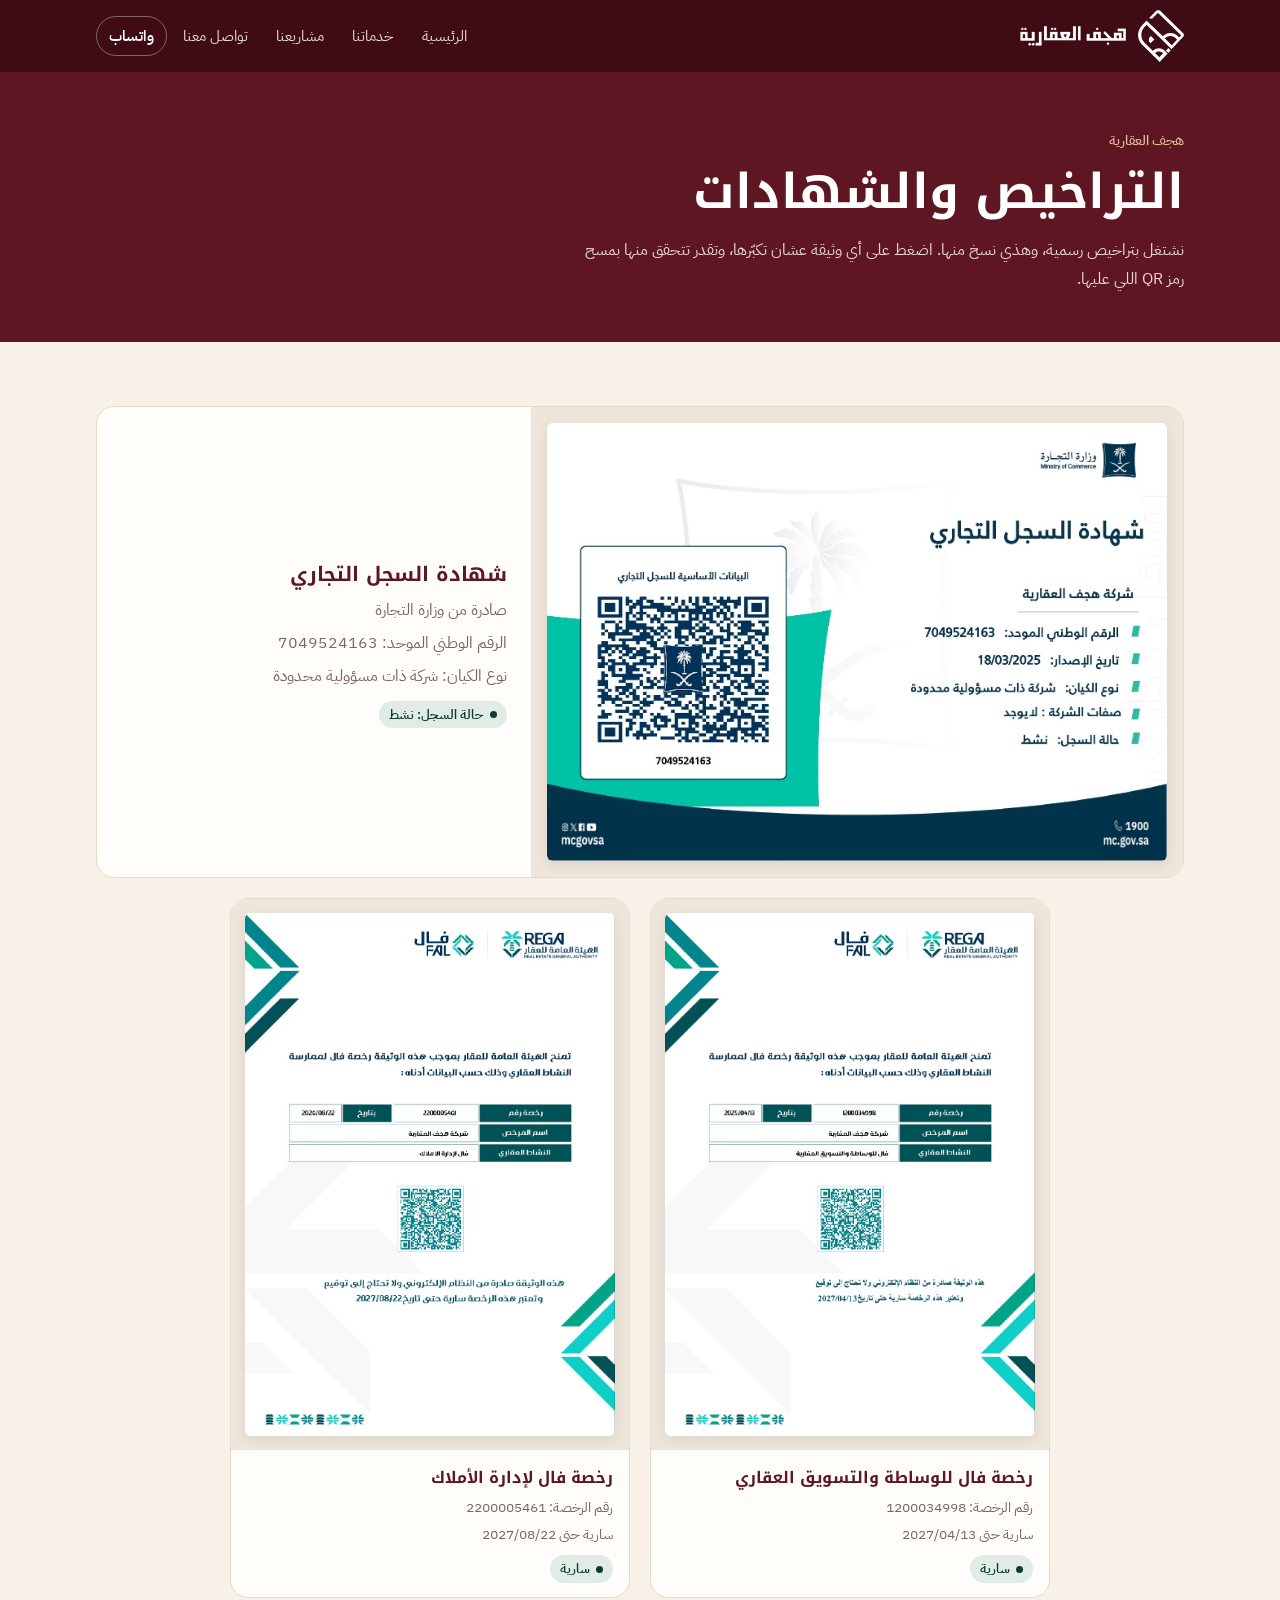
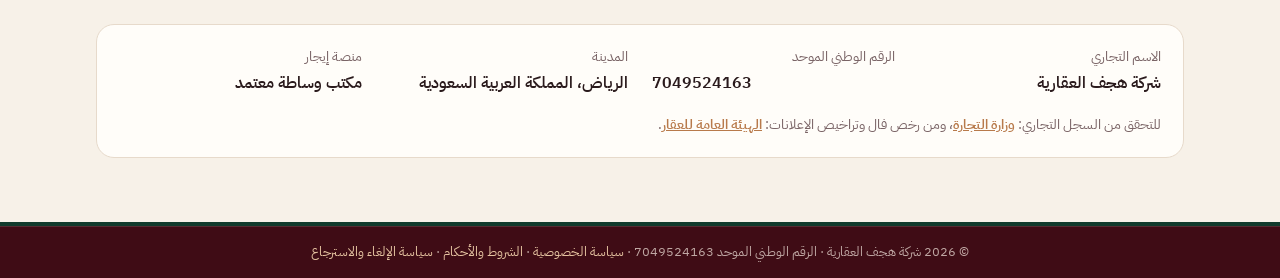
==== licenses.html @ 12aa6526 "Redesign: warm colloquial copy, full-bleed hero with motion, licenses moved to own page Co-Authored-" ====
<!doctype html>
<html lang="ar" dir="rtl">
<head>
<meta charset="utf-8">
<meta name="viewport" content="width=device-width, initial-scale=1">
<title>التراخيص والشهادات | هجف العقارية</title>
<meta name="description" content="التراخيص والشهادات الرسمية لشركة هجف العقارية: شهادة السجل التجاري ورخص فال من الهيئة العامة للعقار.">
<link rel="canonical" href="https://h-j-f.com/licenses.html">
<link rel="icon" href="img/logo-copper.png">
<link rel="stylesheet" href="https://fonts.googleapis.com/css2?family=IBM+Plex+Sans+Arabic:wght@400;500;600&family=Noto+Kufi+Arabic:wght@500;700;800&display=swap">
<link rel="stylesheet" href="style.css">
</head>
<body>
<header class="top solid" id="top"><div class="wrap">
  <a class="brand" href="./" aria-label="هجف العقارية - الرئيسية"><img class="mk" src="img/mark-white.png" alt=""><img class="wm" src="img/wordmark-white.png" alt="هجف العقارية"></a>
  <button class="burger" id="burger" aria-label="القائمة" aria-expanded="false" aria-controls="menu">☰</button>
  <nav class="menu" id="menu" aria-label="القائمة الرئيسية">
    <a href="./">الرئيسية</a>
    <a href="./#services">خدماتنا</a>
    <a href="./#projects">مشاريعنا</a>
    <a href="./#contact">تواصل معنا</a>
    <a class="call" href="https://wa.me/966570707301" target="_blank" rel="noopener">واتساب</a>
  </nav>
</div></header>

<main>
<section class="pagehead"><div class="wrap">
  <div class="eyebrow">هجف العقارية</div>
  <h1>التراخيص والشهادات</h1>
  <p>نشتغل بتراخيص رسمية، وهذي نسخ منها. اضغط على أي وثيقة عشان تكبّرها، وتقدر تتحقق منها بمسح رمز QR اللي عليها.</p>
</div></section>

<section class="s"><div class="wrap">
  <figure class="crcard rv">
    <button data-src="licenses/cr-unified-number.jpg" aria-label="تكبير شهادة السجل التجاري"><img src="licenses/cr-unified-number.jpg" alt="شهادة السجل التجاري لشركة هجف العقارية، الرقم الوطني الموحد 7049524163"></button>
    <figcaption><b>شهادة السجل التجاري</b><span>صادرة من وزارة التجارة</span><span>الرقم الوطني الموحد: <span class="ltr">7049524163</span></span><span>نوع الكيان: شركة ذات مسؤولية محدودة</span><span class="ok">حالة السجل: نشط</span></figcaption>
  </figure>
  <div class="lic two">
    <figure class="rv">
      <button data-src="licenses/fal-brokerage.jpg" aria-label="تكبير رخصة فال للوساطة والتسويق العقاري"><img src="licenses/fal-brokerage.jpg" alt="رخصة فال رقم 1200034998 للوساطة والتسويق العقاري باسم شركة هجف العقارية"></button>
      <figcaption><b>رخصة فال للوساطة والتسويق العقاري</b><span>رقم الرخصة: <span class="ltr">1200034998</span></span><span>سارية حتى <span class="ltr">2027/04/13</span></span><span class="ok">سارية</span></figcaption>
    </figure>
    <figure class="rv">
      <button data-src="licenses/fal-property-management.jpg" aria-label="تكبير رخصة فال لإدارة الأملاك"><img src="licenses/fal-property-management.jpg" alt="رخصة فال رقم 2200005461 لإدارة الأملاك باسم شركة هجف العقارية"></button>
      <figcaption><b>رخصة فال لإدارة الأملاك</b><span>رقم الرخصة: <span class="ltr">2200005461</span></span><span>سارية حتى <span class="ltr">2027/08/22</span></span><span class="ok">سارية</span></figcaption>
    </figure>
  </div>
  <div class="reginfo rv">
    <dl>
      <div><dt>الاسم التجاري</dt><dd>شركة هجف العقارية</dd></div>
      <div><dt>الرقم الوطني الموحد</dt><dd class="ltr">7049524163</dd></div>
      <div><dt>المدينة</dt><dd>الرياض، المملكة العربية السعودية</dd></div>
      <div><dt>منصة إيجار</dt><dd>مكتب وساطة معتمد</dd></div>
    </dl>
    <p class="verify">للتحقق من السجل التجاري: <a href="https://mc.gov.sa" target="_blank" rel="noopener">وزارة التجارة</a>، ومن رخص فال وتراخيص الإعلانات: <a href="https://rega.gov.sa" target="_blank" rel="noopener">الهيئة العامة للعقار</a>.</p>
  </div>
</div></section>
</main>

<footer>
  <div class="copy">© <span id="yr">2026</span> شركة هجف العقارية · الرقم الوطني الموحد <span class="ltr">7049524163</span> · <a href="privacy.html">سياسة الخصوصية</a> · <a href="terms.html">الشروط والأحكام</a> · <a href="refund.html">سياسة الإلغاء والاسترجاع</a></div>
</footer>

<div class="lb" id="lb" hidden role="dialog" aria-modal="true" aria-label="عرض الوثيقة"><button id="lbx" aria-label="إغلاق">×</button><img id="lbimg" alt=""></div>
<script src="site.js"></script>
</body>
</html>
---- style.css ----
/* هجف العقارية: الهوية (عنابي/نحاسي/كريمي/أخضر) مطابقة لصفحة أدوار القيروان */
:root{
  --burgundy:#5E1622; --burgundy-deep:#3F0C15; --copper:#B87A4B; --copper-soft:#E5C3A0;
  --cream:#F7F1E8; --paper:#FFFDF9; --ink:#2A1A1C; --muted:#7A6466; --line:#E7DACB;
  --green:#103B2C; --green-bg:#E2ECE6;
  --f-display:"Noto Kufi Arabic","IBM Plex Sans Arabic",Tahoma,sans-serif;
  --f-body:"IBM Plex Sans Arabic",Tahoma,"Segoe UI",sans-serif;
  color-scheme:light;
}
*{box-sizing:border-box}
[hidden]{display:none!important}
html{scroll-behavior:smooth}
html,body{margin:0}
body{background:var(--cream);color:var(--ink);font-family:var(--f-body);font-size:16px;line-height:1.8;direction:rtl}
img{max-width:100%}
.wrap{max-width:1120px;margin-inline:auto;padding-inline:max(16px,env(safe-area-inset-left,0px))}
h1,h2,h3{font-family:var(--f-display);text-wrap:balance;margin:0;line-height:1.4}
a{color:inherit}
:focus-visible{outline:3px solid var(--copper);outline-offset:2px}
.ltr{direction:ltr;unicode-bidi:isolate;font-variant-numeric:tabular-nums}
.tbd{color:var(--copper);font-style:normal;font-weight:600}
.preview{background:#FFF4D6;color:#6B4A00;font-size:13.5px;text-align:center;padding:8px 16px}

/* header */
.top{background:var(--burgundy-deep);color:#fff;position:sticky;top:0;z-index:20}
.top .wrap{display:flex;align-items:center;justify-content:space-between;gap:16px;padding-block:10px}
.brand{display:flex;align-items:center;gap:12px;text-decoration:none;color:#fff}
.brand .mk{height:52px;width:auto;display:block}
.brand .wm{height:20px;width:auto;display:block}
.menu{display:flex;gap:4px;align-items:center;flex-wrap:wrap}
.menu a{text-decoration:none;font-size:14.5px;padding:6px 12px;border-radius:999px;color:#EAD9D3}
.menu a:hover{background:rgba(255,255,255,.08);color:#fff}
.menu a.call{border:1px solid rgba(255,255,255,.35);color:#fff;font-weight:600}
.burger{display:none;background:none;border:1px solid rgba(255,255,255,.35);color:#fff;border-radius:10px;width:42px;height:38px;font-size:20px;cursor:pointer}

/* buttons */
.btn{display:inline-flex;align-items:center;justify-content:center;gap:8px;font-family:var(--f-body);font-weight:600;font-size:15px;padding:11px 22px;border-radius:999px;text-decoration:none;border:0;cursor:pointer}
.btn.copper{background:var(--copper);color:#fff}
.btn.copper:hover{background:#a96b3e}
.btn.ghost{background:transparent;color:#fff;border:1px solid rgba(255,255,255,.45)}
.btn.burg{background:var(--burgundy);color:#fff}
.btn.line{background:var(--paper);color:var(--burgundy);border:1px solid var(--line)}

/* hero */
.hero{background:var(--burgundy);color:#fff;overflow:hidden}
.hero .wrap{display:grid;grid-template-columns:1.05fr .95fr;gap:36px;align-items:center;padding-block:56px}
.eyebrow{color:var(--copper-soft);font-size:14px;font-weight:500}
.hero h1{font-size:clamp(32px,5.4vw,54px);font-weight:800;margin-block:8px 14px;color:#fff}
.hero h1 em{font-style:normal;color:var(--copper-soft)}
.hero p{color:#EAD9D3;max-width:48ch;margin:0;font-size:17px}
.hero .cta{display:flex;flex-wrap:wrap;gap:10px;margin-top:26px}
.hero figure{margin:0;border-radius:20px;overflow:hidden;aspect-ratio:4/3.4;border:3px solid var(--copper);box-shadow:0 20px 50px rgba(0,0,0,.35)}
.hero figure img{width:100%;height:100%;object-fit:cover;display:block}
.trust{display:flex;flex-wrap:wrap;gap:8px;margin-top:22px}
.trust span{font-size:13px;background:rgba(255,255,255,.08);border:1px solid rgba(255,255,255,.18);padding:4px 12px;border-radius:999px;color:#F4E6DD}
.trust b{color:#fff;font-variant-numeric:tabular-nums}

/* sections */
section.s{padding-block:64px}
section.s.alt{background:var(--paper);border-block:1px solid var(--line)}
.sh{margin-bottom:28px;max-width:720px}
.sh .eyebrow{color:var(--copper)}
.sh h2{font-size:clamp(26px,3.6vw,36px);color:var(--burgundy);margin-top:4px}
.sh p{color:var(--muted);margin:8px 0 0}

/* about */
.about{display:grid;grid-template-columns:1.2fr 1fr;gap:32px;align-items:start}
.about p{margin:0 0 12px}
.values{list-style:none;margin:0;padding:0;display:grid;gap:12px}
.values li{background:var(--paper);border:1px solid var(--line);border-radius:14px;padding:14px 16px}
.values b{display:block;font-family:var(--f-display);color:var(--green);font-size:16px}
.values span{color:var(--muted);font-size:14.5px}

/* services */
.svc{display:grid;grid-template-columns:repeat(3,1fr);gap:18px}
.svc article{background:var(--green);color:#E6EFEA;border-radius:18px;padding:26px 22px;position:relative;overflow:hidden}
.svc article::after{content:"";position:absolute;left:-30px;bottom:-30px;width:120px;height:120px;border:2px solid rgba(229,195,160,.25);transform:rotate(45deg)}
.svc .ic{width:52px;height:52px;border-radius:14px;border:1px solid var(--copper-soft);display:grid;place-items:center;margin-bottom:14px}
.svc .ic svg{width:28px;height:28px;stroke:var(--copper-soft);fill:none;stroke-width:1.6}
.svc h3{color:#fff;font-size:20px;margin-bottom:6px}
.svc p{margin:0;font-size:15px}
.svc ul{margin:10px 0 0;padding-inline-start:18px;font-size:14.5px;color:#CFE0D7}

/* projects */
.proj{display:grid;grid-template-columns:1fr 1fr;border-radius:22px;overflow:hidden;background:var(--paper);border:1px solid var(--line);text-decoration:none;color:inherit;box-shadow:0 16px 40px rgba(94,22,34,.08);transition:transform .2s}
.proj:hover{transform:translateY(-3px)}
.proj img{width:100%;height:420px;object-fit:cover;display:block}
.proj .b{padding:28px;display:flex;flex-direction:column;gap:10px;justify-content:center}
.proj h3{font-size:28px;color:var(--burgundy)}
.proj .pills{display:flex;gap:8px;flex-wrap:wrap}
.pill{font-size:13px;font-weight:600;padding:4px 12px;border-radius:999px;background:var(--cream);color:var(--burgundy);border:1px solid var(--line)}
.proj .go{color:var(--copper);font-weight:700;margin-top:6px}

/* licenses */
.lic{display:grid;grid-template-columns:repeat(3,1fr);gap:20px}
.lic figure{margin:0;background:var(--paper);border:1px solid var(--line);border-radius:18px;overflow:hidden;display:flex;flex-direction:column}
.lic button{all:unset;cursor:zoom-in;display:block;background:#EEE6DA;padding:14px}
.lic button:focus-visible{outline:3px solid var(--copper);outline-offset:-3px}
.lic img{display:block;width:100%;aspect-ratio:1/1.414;object-fit:contain;background:#fff;border-radius:6px;box-shadow:0 4px 14px rgba(0,0,0,.08)}
.lic figcaption{padding:14px 16px;display:grid;gap:2px}
.lic figcaption b{font-family:var(--f-display);color:var(--burgundy);font-size:16px}
.lic figcaption span{font-size:14px;color:var(--muted)}
.lic .ok{display:inline-flex;align-items:center;gap:6px;color:var(--green);font-weight:600;font-size:13px;background:var(--green-bg);padding:2px 10px;border-radius:999px;justify-self:start;margin-top:6px}
.lic .ok::before{content:"";width:7px;height:7px;border-radius:50%;background:currentColor}
.reginfo{margin-top:26px;background:var(--paper);border:1px solid var(--line);border-radius:18px;padding:20px 22px}
.reginfo dl{display:grid;grid-template-columns:repeat(auto-fit,minmax(230px,1fr));gap:14px 24px;margin:0}
.reginfo dt{color:var(--muted);font-size:13.5px}
.reginfo dd{margin:0;font-weight:600}
.verify{font-size:14px;color:var(--muted);margin:14px 0 0}

/* contact */
.contact{display:grid;grid-template-columns:1fr 1fr;gap:24px}
.cards{display:grid;gap:12px}
.cc{display:flex;align-items:center;gap:14px;background:var(--paper);border:1px solid var(--line);border-radius:16px;padding:16px 18px;text-decoration:none}
.cc .i{width:44px;height:44px;border-radius:12px;background:var(--burgundy);display:grid;place-items:center;flex:none}
.cc .i svg{width:22px;height:22px;stroke:#fff;fill:none;stroke-width:1.8}
.cc small{display:block;color:var(--muted);font-size:13px}
.cc b{font-size:17px}
.hours{background:var(--paper);border:1px solid var(--line);border-radius:16px;padding:18px 20px}
.hours h3{font-size:17px;color:var(--green);margin-bottom:8px}
.hours p{margin:0 0 6px}
.mapbox{border-radius:18px;overflow:hidden;border:2px solid var(--copper);min-height:320px;background:#EFE6D8}
.mapbox iframe{width:100%;height:100%;min-height:320px;border:0;display:block}

/* footer */
footer{background:var(--burgundy-deep);color:#EAD9D3;border-top:4px solid var(--green)}
footer .wrap{padding-block:36px;display:grid;grid-template-columns:1.3fr 1fr 1fr 1fr;gap:28px}
footer img.logo{height:76px;width:auto}
footer h4{margin:0 0 10px;color:var(--copper-soft);font-family:var(--f-display);font-size:15px}
footer p{margin:0;font-size:14px}
footer ul{list-style:none;margin:0;padding:0;font-size:14px;display:grid;gap:4px}
footer a{text-decoration:none}
footer a:hover{color:#fff;text-decoration:underline}
footer b{color:#fff;font-variant-numeric:tabular-nums}
.copy{border-top:1px solid rgba(255,255,255,.12);font-size:12.5px;text-align:center;padding-block:14px;color:#BFA7A3}

/* lightbox */
.lb{position:fixed;inset:0;z-index:60;background:rgba(20,8,10,.85);display:flex;align-items:center;justify-content:center;padding:20px}
.lb img{max-height:92vh;max-width:min(92vw,900px);background:#fff;border-radius:8px}
.lb button{position:absolute;top:16px;left:16px;width:44px;height:44px;border-radius:50%;border:0;background:#fff;font-size:24px;cursor:pointer}

/* policy pages */
.doc{max-width:820px;margin-inline:auto;padding-block:48px 64px}
.doc h1{font-size:clamp(28px,4vw,38px);color:var(--burgundy);margin-bottom:6px}
.doc .upd{color:var(--muted);font-size:14px;margin:0 0 28px}
.doc h2{font-size:20px;color:var(--green);margin:30px 0 8px}
.doc p,.doc li{font-size:16px}
.doc ul,.doc ol{padding-inline-start:22px}
.doc .box{background:var(--paper);border:1px solid var(--line);border-radius:16px;padding:18px 20px}

@media (max-width:960px){
  .svc,.lic{grid-template-columns:1fr 1fr}
  footer .wrap{grid-template-columns:1fr 1fr}
}
@media (max-width:760px){
  .burger{display:block}
  .menu{display:none;position:absolute;inset:100% 0 auto 0;background:var(--burgundy-deep);flex-direction:column;align-items:stretch;padding:8px 16px 16px}
  .menu.open{display:flex}
  .top .wrap{position:relative}
  .hero .wrap{grid-template-columns:1fr;padding-block:32px}
  .hero figure{order:-1}
  .about,.contact,.proj{grid-template-columns:1fr}
  .proj img{height:260px}
  .svc,.lic{grid-template-columns:1fr}
  section.s{padding-block:44px}
  footer .wrap{grid-template-columns:1fr}
  .brand .mk{height:44px}.brand .wm{height:18px}
}
@media (prefers-reduced-motion:reduce){*{transition:none!important;scroll-behavior:auto!important}}

/* CR certificate (landscape) + contact panel */
.crcard{margin:0 0 20px;background:var(--paper);border:1px solid var(--line);border-radius:18px;overflow:hidden;display:grid;grid-template-columns:1.5fr 1fr;align-items:center}
.crcard button{all:unset;cursor:zoom-in;display:block;background:#EEE6DA;padding:16px}
.crcard button:focus-visible{outline:3px solid var(--copper);outline-offset:-3px}
.crcard img{display:block;width:100%;aspect-ratio:1.414/1;object-fit:contain;background:#fff;border-radius:6px;box-shadow:0 4px 14px rgba(0,0,0,.08)}
.crcard figcaption{padding:20px 24px;display:grid;gap:4px}
.crcard figcaption b{font-family:var(--f-display);color:var(--burgundy);font-size:20px}
.crcard figcaption span{color:var(--muted)}
.crcard .ok{display:inline-flex;align-items:center;gap:6px;color:var(--green);font-weight:600;font-size:13px;background:var(--green-bg);padding:2px 10px;border-radius:999px;justify-self:start;margin-top:6px}
.crcard .ok::before{content:"";width:7px;height:7px;border-radius:50%;background:currentColor}
.cpanel{background:var(--burgundy);color:#EAD9D3;border-radius:18px;padding:32px 28px;display:flex;flex-direction:column;align-items:flex-start;gap:12px;justify-content:center;border:2px solid var(--copper)}
.cpanel img{width:64px;height:auto}
.cpanel h3{color:#fff;font-size:24px}
.cpanel p{margin:0}
@media (max-width:760px){.crcard{grid-template-columns:1fr}}
.lic.two{grid-template-columns:repeat(2,minmax(0,1fr));max-width:820px;margin-inline:auto}
@media (max-width:760px){.lic.two{grid-template-columns:1fr}}

/* ===== v2: full-bleed hero, motion, formal sections ===== */
.top{transition:background .35s,box-shadow .35s}
.home .top{position:fixed;inset:0 0 auto;background:transparent}
.home .top.solid,.top.solid{background:var(--burgundy-deep);box-shadow:0 6px 24px rgba(0,0,0,.18)}
.hero2{position:relative;min-height:min(100svh,820px);display:flex;align-items:center;color:#fff;overflow:hidden;background:var(--burgundy-deep)}
.hero2 .bg{position:absolute;inset:0}
.hero2 .bg img{width:100%;height:100%;object-fit:cover;display:block;animation:kb 22s ease-out both}
.hero2::after{content:"";position:absolute;inset:0;background:linear-gradient(to left,rgba(63,12,21,.92) 0%,rgba(63,12,21,.72) 45%,rgba(63,12,21,.25) 100%)}
.hero2 .wrap{position:relative;z-index:1;width:100%;padding-block:120px 80px}
.hero2 h1{font-size:clamp(40px,7vw,76px);font-weight:800;line-height:1.2;margin:10px 0 18px}
.hero2 h1 em{font-style:normal;color:var(--copper-soft)}
.hero2 p{font-size:clamp(17px,1.6vw,20px);color:#F2E4DC;max-width:44ch;margin:0}
.hero2 .cta{display:flex;flex-wrap:wrap;gap:12px;margin-top:30px}
.scrollhint{position:absolute;bottom:26px;left:50%;transform:translateX(-50%);z-index:1;width:26px;height:42px;border:2px solid rgba(255,255,255,.6);border-radius:14px}
.scrollhint span{position:absolute;top:8px;left:50%;width:4px;height:8px;margin-left:-2px;border-radius:2px;background:#fff;animation:sh 1.8s infinite}
@keyframes kb{from{transform:scale(1.12)}to{transform:scale(1)}}
@keyframes sh{0%{opacity:0;transform:translateY(0)}30%{opacity:1}100%{opacity:0;transform:translateY(14px)}}
.eyebrow.c{color:var(--copper);font-weight:600}
h2.big{font-size:clamp(30px,4.4vw,48px);color:var(--burgundy);margin-top:6px}
.lead{font-size:19px;color:var(--ink);font-weight:500}
.about{grid-template-columns:1fr 1.2fr;gap:48px;align-items:start;margin-bottom:36px}
.values{grid-template-columns:repeat(3,1fr);gap:18px}
.values li{padding:22px 20px;border-top:3px solid var(--copper)}
section.s.green{background:var(--green);color:#E6EFEA}
section.s.green .sh h2{color:#fff}
section.s.green .sh p{color:#CFE0D7}
section.s.green .eyebrow{color:var(--copper-soft)}
.svc article{background:rgba(255,255,255,.04);border:1px solid rgba(229,195,160,.25)}
.steps{list-style:none;margin:0;padding:0;display:grid;grid-template-columns:repeat(4,1fr);gap:18px;counter-reset:s}
.steps li{background:var(--paper);border:1px solid var(--line);border-radius:18px;padding:22px 20px;position:relative}
.steps .n{display:grid;place-items:center;width:44px;height:44px;border-radius:50%;background:var(--burgundy);color:#fff;font-family:var(--f-display);font-weight:700;margin-bottom:12px}
.steps b{display:block;font-family:var(--f-display);font-size:18px;color:var(--burgundy)}
.steps p{margin:4px 0 0;color:var(--muted);font-size:15px}
.proj .pimg{overflow:hidden}
.proj .pimg img{transition:transform .8s ease}
.proj:hover .pimg img{transform:scale(1.05)}
.owner{background:var(--burgundy);color:#EAD9D3;border-block:4px solid var(--copper)}
.owner .wrap{display:flex;align-items:center;justify-content:space-between;gap:24px;flex-wrap:wrap;padding-block:44px}
.owner h2{color:#fff;font-size:clamp(24px,3vw,32px)}
.owner p{margin:6px 0 0}
.cgrid{display:grid;grid-template-columns:repeat(4,1fr);gap:14px}
.cgrid .cc{flex-direction:column;align-items:flex-start;padding:22px 20px}
.pagehead{background:var(--burgundy);color:#fff}
.pagehead .wrap{padding-block:56px 48px}
.pagehead .eyebrow{color:var(--copper-soft)}
.pagehead h1{font-size:clamp(32px,5vw,48px);margin:6px 0 10px}
.pagehead p{color:#EAD9D3;max-width:60ch;margin:0}
.verify a{color:var(--copper);font-weight:600}
.copy a{color:#E5C3A0}
/* reveal */
.anim .rv{opacity:0;transform:translateY(26px);transition:opacity .8s ease,transform .8s cubic-bezier(.2,.7,.2,1)}
.anim .rv.in{opacity:1;transform:none}
.hero2 .rv{opacity:1!important;transform:none!important;animation:up .9s cubic-bezier(.2,.7,.2,1) both}
.hero2 .rv:nth-child(2){animation-delay:.12s}.hero2 .rv:nth-child(3){animation-delay:.24s}.hero2 .rv:nth-child(4){animation-delay:.36s}
@keyframes up{from{opacity:0;transform:translateY(24px)}to{opacity:1;transform:none}}
@media (max-width:960px){.steps,.cgrid{grid-template-columns:1fr 1fr}.values{grid-template-columns:1fr}}
@media (max-width:760px){
  .about{grid-template-columns:1fr;gap:12px}
  .hero2::after{background:linear-gradient(to top,rgba(63,12,21,.95) 10%,rgba(63,12,21,.6) 70%,rgba(63,12,21,.35))}
  .hero2 .wrap{padding-block:110px 90px}
  .steps,.cgrid{grid-template-columns:1fr}
  .home .top .menu{background:var(--burgundy-deep)}
}
@media (prefers-reduced-motion:reduce){.hero2 .bg img,.scrollhint span,.hero2 .rv{animation:none}}
.svc article::after{display:none}
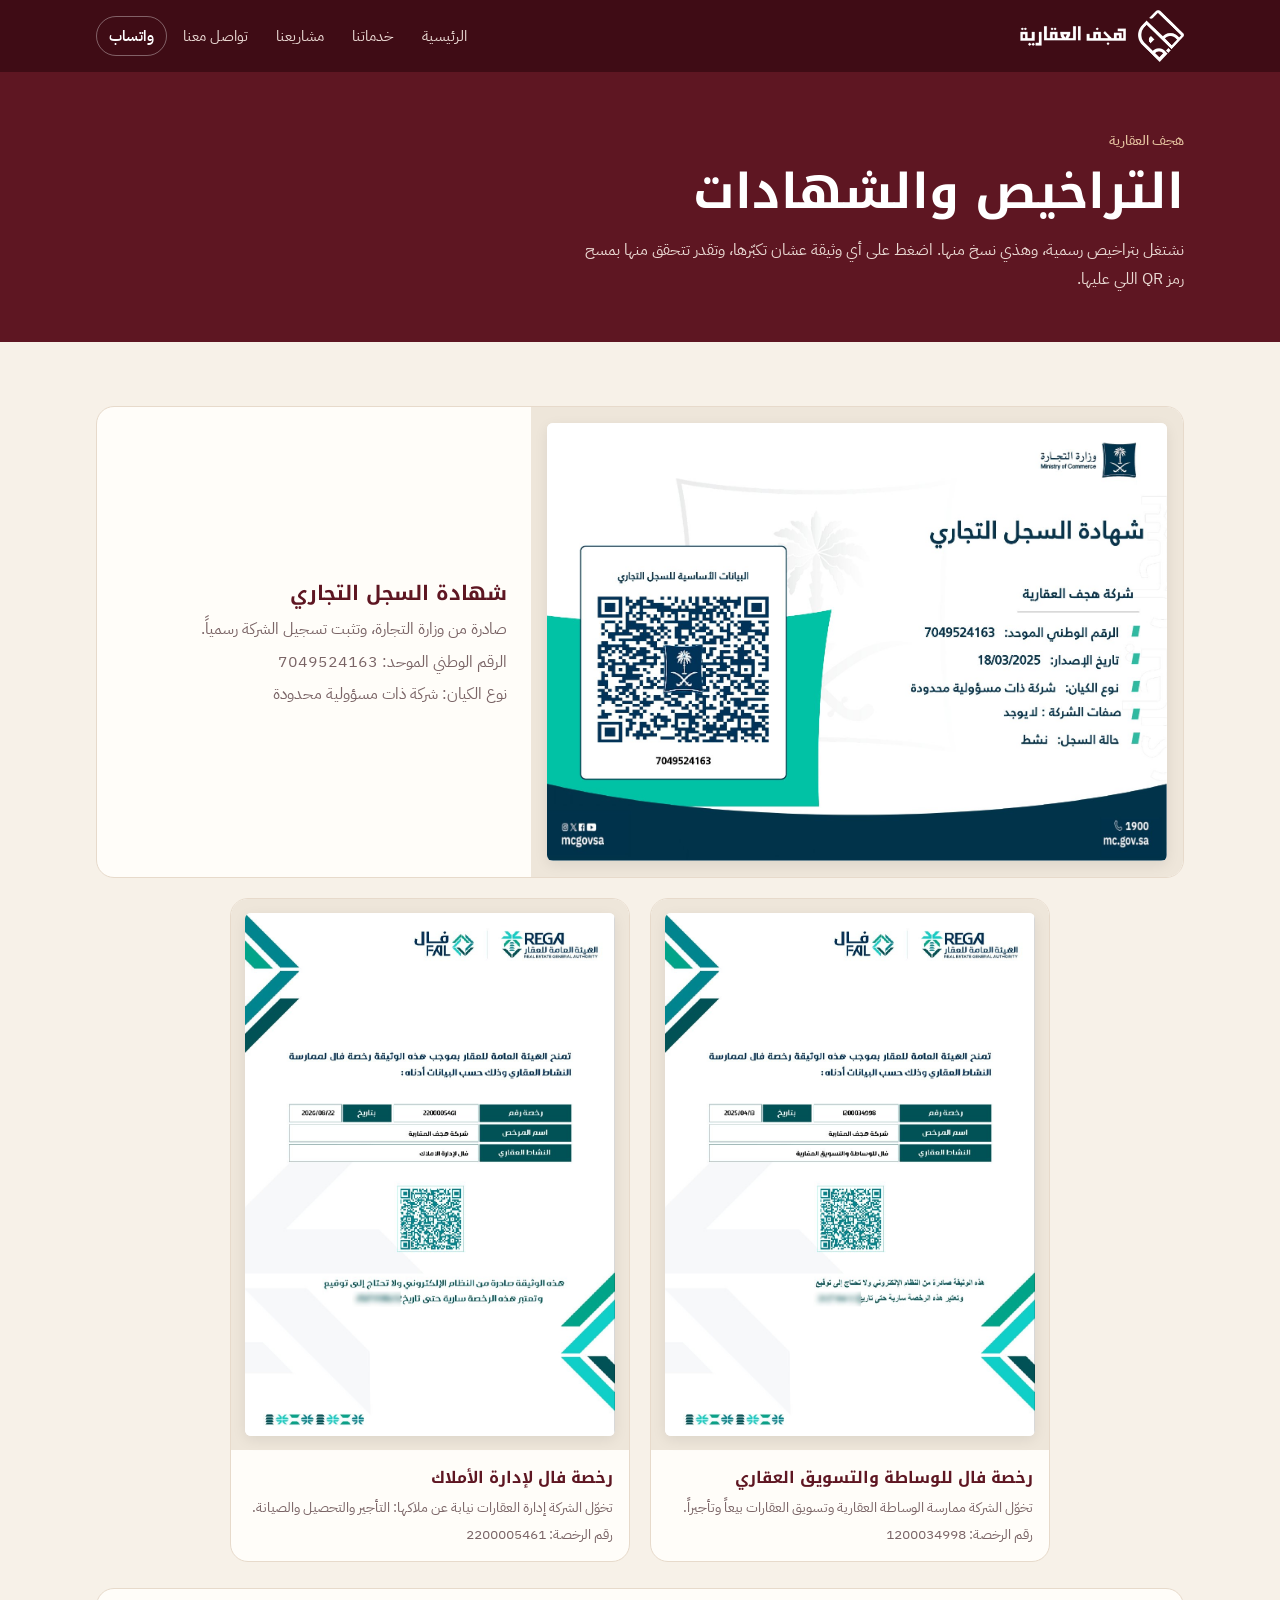
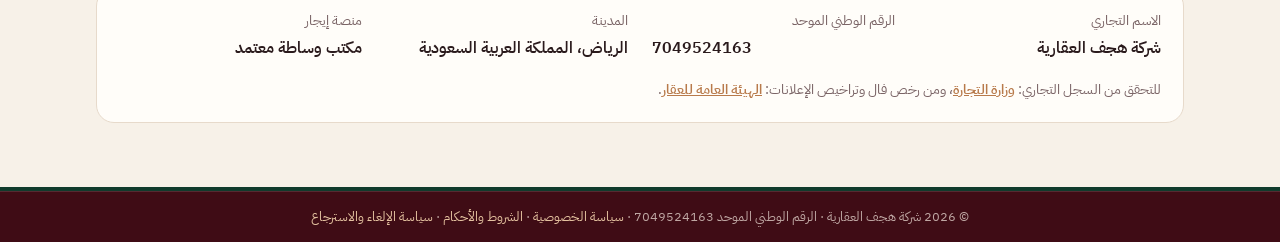
==== commit ffbba450: "Licenses: blur expiry dates, describe each license instead of validity Co-Authored-By: Claude Opus 5" ====
--- a/licenses.html
+++ b/licenses.html
@@ -33,16 +33,16 @@
 <section class="s"><div class="wrap">
   <figure class="crcard rv">
     <button data-src="licenses/cr-unified-number.jpg" aria-label="تكبير شهادة السجل التجاري"><img src="licenses/cr-unified-number.jpg" alt="شهادة السجل التجاري لشركة هجف العقارية، الرقم الوطني الموحد 7049524163"></button>
-    <figcaption><b>شهادة السجل التجاري</b><span>صادرة من وزارة التجارة</span><span>الرقم الوطني الموحد: <span class="ltr">7049524163</span></span><span>نوع الكيان: شركة ذات مسؤولية محدودة</span><span class="ok">حالة السجل: نشط</span></figcaption>
+    <figcaption><b>شهادة السجل التجاري</b><span>صادرة من وزارة التجارة، وتثبت تسجيل الشركة رسمياً.</span><span>الرقم الوطني الموحد: <span class="ltr">7049524163</span></span><span>نوع الكيان: شركة ذات مسؤولية محدودة</span></figcaption>
   </figure>
   <div class="lic two">
     <figure class="rv">
       <button data-src="licenses/fal-brokerage.jpg" aria-label="تكبير رخصة فال للوساطة والتسويق العقاري"><img src="licenses/fal-brokerage.jpg" alt="رخصة فال رقم 1200034998 للوساطة والتسويق العقاري باسم شركة هجف العقارية"></button>
-      <figcaption><b>رخصة فال للوساطة والتسويق العقاري</b><span>رقم الرخصة: <span class="ltr">1200034998</span></span><span>سارية حتى <span class="ltr">2027/04/13</span></span><span class="ok">سارية</span></figcaption>
+      <figcaption><b>رخصة فال للوساطة والتسويق العقاري</b><span>تخوّل الشركة ممارسة الوساطة العقارية وتسويق العقارات بيعاً وتأجيراً.</span><span>رقم الرخصة: <span class="ltr">1200034998</span></span></figcaption>
     </figure>
     <figure class="rv">
       <button data-src="licenses/fal-property-management.jpg" aria-label="تكبير رخصة فال لإدارة الأملاك"><img src="licenses/fal-property-management.jpg" alt="رخصة فال رقم 2200005461 لإدارة الأملاك باسم شركة هجف العقارية"></button>
-      <figcaption><b>رخصة فال لإدارة الأملاك</b><span>رقم الرخصة: <span class="ltr">2200005461</span></span><span>سارية حتى <span class="ltr">2027/08/22</span></span><span class="ok">سارية</span></figcaption>
+      <figcaption><b>رخصة فال لإدارة الأملاك</b><span>تخوّل الشركة إدارة العقارات نيابة عن ملاكها: التأجير والتحصيل والصيانة.</span><span>رقم الرخصة: <span class="ltr">2200005461</span></span></figcaption>
     </figure>
   </div>
   <div class="reginfo rv">
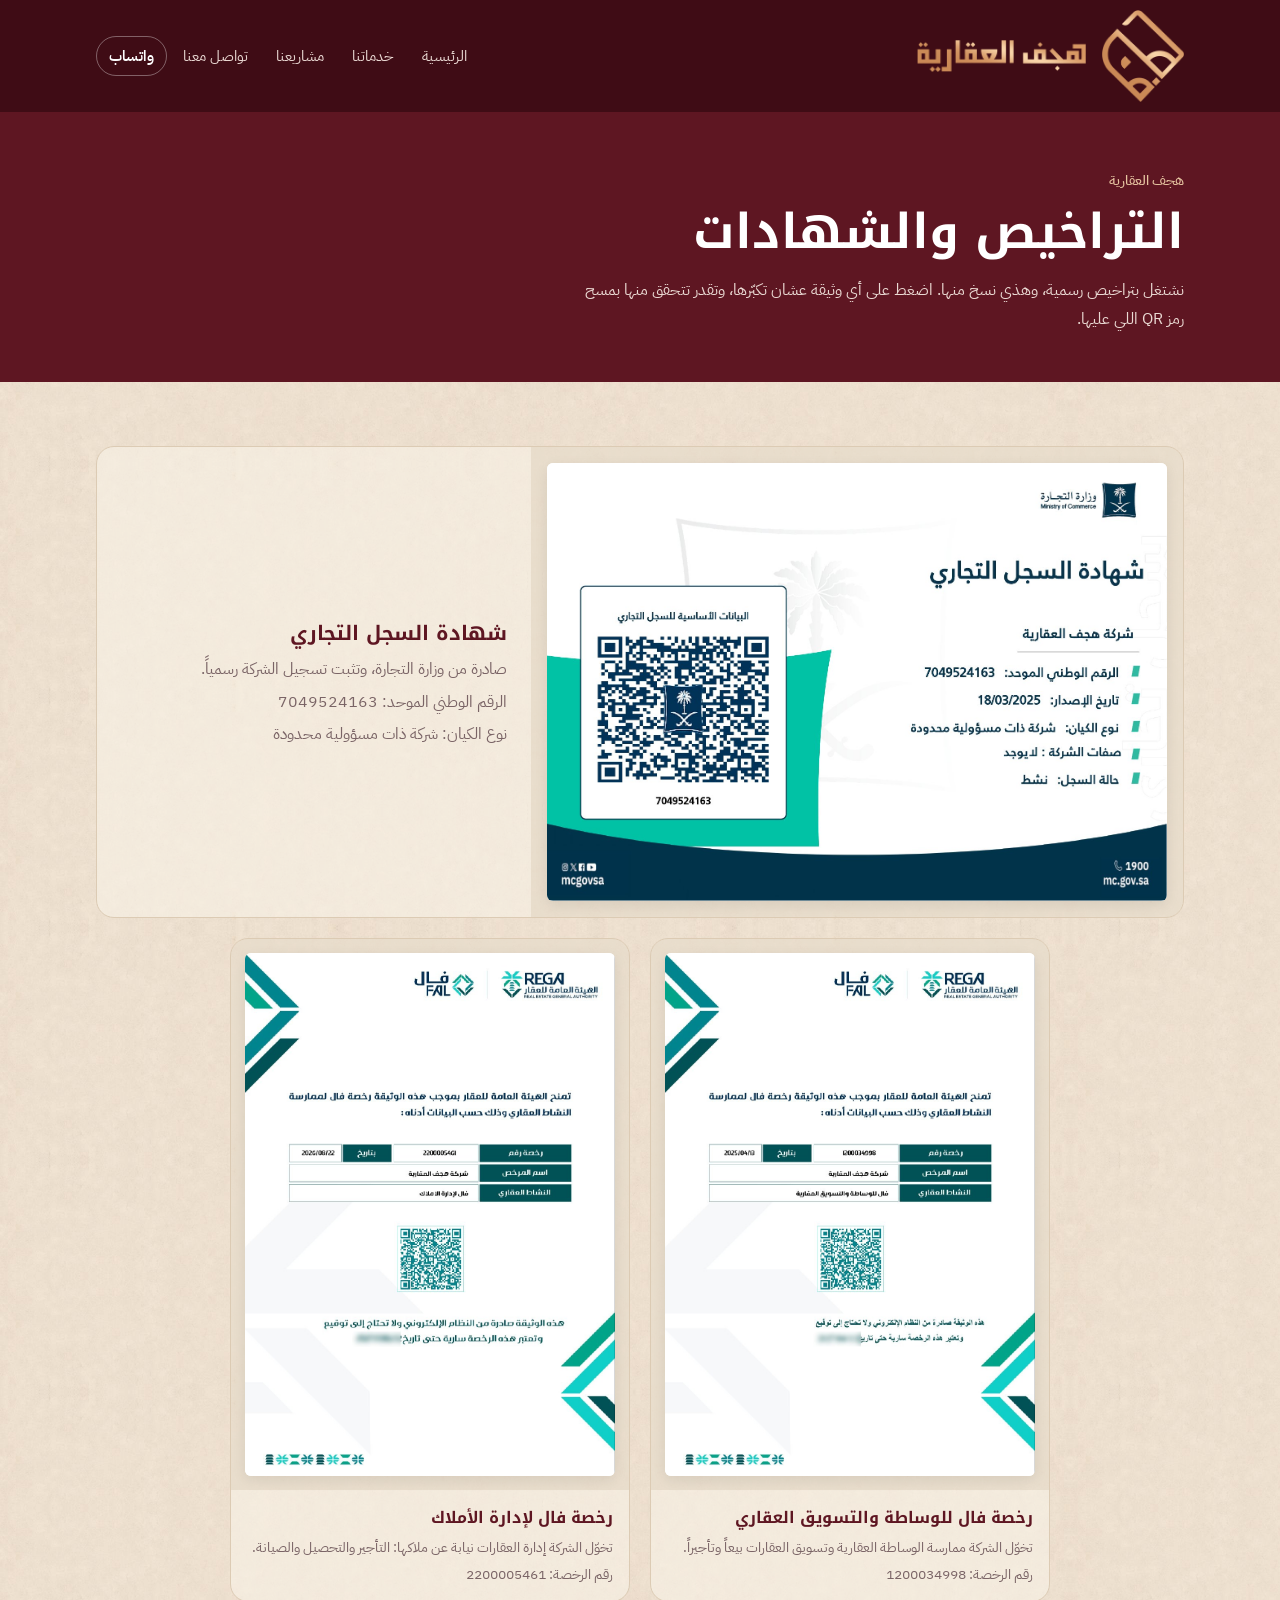
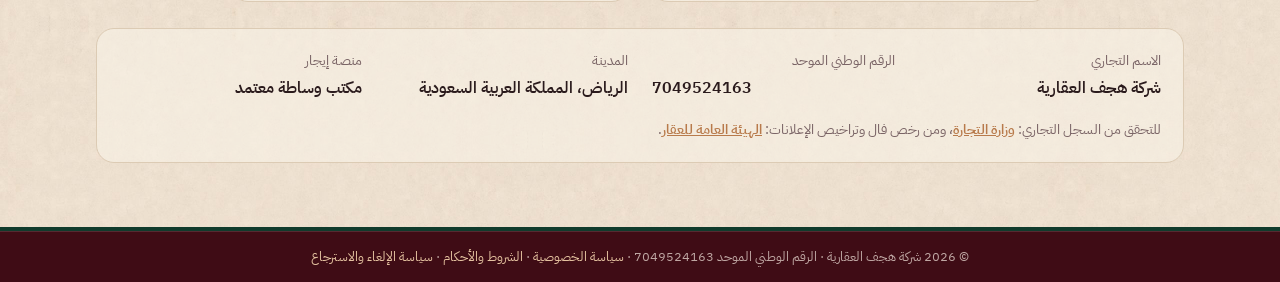
==== commit a74ccbce: "Metallic copper header logo with bigger mark; footer shows هجف العقارية Co-Authored-By: Claude Opus " ====
--- a/licenses.html
+++ b/licenses.html
@@ -12,7 +12,7 @@
 </head>
 <body>
 <header class="top solid" id="top"><div class="wrap">
-  <a class="brand" href="./" aria-label="هجف العقارية - الرئيسية"><img class="mk" src="img/mark-white.png" alt=""><img class="wm" src="img/wordmark-white.png" alt="هجف العقارية"></a>
+  <a class="brand" href="./" aria-label="هجف العقارية - الرئيسية"><img class="mk" src="img/mark-metal.png" alt=""><img class="wm" src="img/wordmark-metal.png" alt="هجف العقارية"></a>
   <button class="burger" id="burger" aria-label="القائمة" aria-expanded="false" aria-controls="menu">☰</button>
   <nav class="menu" id="menu" aria-label="القائمة الرئيسية">
     <a href="./">الرئيسية</a>
--- a/style.css
+++ b/style.css
@@ -251,3 +251,87 @@
 }
 @media (prefers-reduced-motion:reduce){.hero2 .bg img,.scrollhint span,.hero2 .rv{animation:none}}
 .svc article::after{display:none}
+.dev{display:grid;grid-template-columns:auto 1fr;gap:22px;align-items:center;background:linear-gradient(135deg,rgba(184,122,75,.22),rgba(255,255,255,.03));border:1px solid var(--copper-soft);border-radius:20px;padding:30px 28px;margin-bottom:18px}
+.dev .ic{width:72px;height:72px;border-radius:18px;border:1px solid var(--copper-soft);display:grid;place-items:center}
+.dev .ic svg{width:40px;height:40px;stroke:var(--copper-soft);fill:none;stroke-width:1.5}
+.dev h3{color:#fff;font-size:clamp(22px,2.6vw,28px);margin-bottom:6px}
+.dev p{margin:0;font-size:17px;color:#E6EFEA;max-width:70ch}
+@media (max-width:760px){.dev{grid-template-columns:1fr;padding:24px 20px}}
+.svc{grid-template-columns:repeat(6,1fr)}
+.svc article{grid-column:span 2}
+.svc article:nth-child(4),.svc article:nth-child(5){grid-column:span 3}
+@media (max-width:960px){.svc{grid-template-columns:1fr 1fr}.svc article,.svc article:nth-child(4),.svc article:nth-child(5){grid-column:auto}}
+@media (max-width:760px){.svc{grid-template-columns:1fr}}
+
+/* ===== v3: bigger brand, editorial about, journey timeline ===== */
+.brand{gap:16px}
+.brand .mk{height:72px}
+.brand .wm{height:32px}
+@media (max-width:760px){.brand .mk{height:54px}.brand .wm{height:24px}.brand{gap:12px}}
+.about3{display:grid;grid-template-columns:.9fr 1.1fr;gap:64px;align-items:center}
+.aimg{margin:0;position:relative;aspect-ratio:4/5}
+.aimg::before{content:"";position:absolute;inset:22px 22px -22px -22px;border:1.5px solid var(--copper);border-radius:4px}
+.aimg img{position:relative;width:100%;height:100%;object-fit:cover;display:block;border-radius:4px}
+.atext p{margin:0 0 14px}
+.princ{margin:30px 0 0;display:grid;grid-template-columns:repeat(3,1fr);border-top:1px solid var(--line)}
+.princ div{padding:18px 0 0 18px}
+.princ div+div{border-right:1px solid var(--line);padding-right:18px}
+.princ dt{font-family:var(--f-display);font-weight:700;color:var(--burgundy);font-size:19px;margin-bottom:4px}
+.princ dd{margin:0;color:var(--muted);font-size:14.5px;line-height:1.7}
+.journey{background:var(--burgundy-deep);color:#EAD9D3;padding-block:84px;position:relative;overflow:hidden}
+.journey::before{content:"";position:absolute;left:-120px;top:-120px;width:420px;height:420px;background:url(img/mark-copper.png) center/contain no-repeat;opacity:.06}
+.jhead{max-width:560px;margin-bottom:56px}
+.jhead .eyebrow{color:var(--copper-soft)}
+.jhead h2{color:#fff;font-size:clamp(30px,4.2vw,46px);margin:8px 0 12px}
+.jhead p{margin:0;color:#D9C4BC}
+.jline{list-style:none;margin:0;padding:0;display:grid;grid-template-columns:repeat(4,1fr);position:relative}
+.jline::before{content:"";position:absolute;top:9px;right:0;left:0;height:1px;background:linear-gradient(to left,var(--copper),rgba(184,122,75,.25))}
+.jline li{position:relative;padding-left:24px}
+.jline i{display:block;width:18px;height:18px;transform:rotate(45deg);border:1.5px solid var(--copper);background:var(--burgundy-deep);margin-bottom:26px}
+.jline li:last-child i{background:var(--copper)}
+.jline b{display:block;font-family:var(--f-display);color:#fff;font-size:20px;margin-bottom:6px}
+.jline p{margin:0;font-size:15px;color:#CDB5AD;max-width:24ch}
+@media (max-width:900px){
+  .about3{grid-template-columns:1fr;gap:44px}
+  .aimg{max-width:420px;aspect-ratio:4/3.4}
+  .princ{grid-template-columns:1fr}
+  .princ div,.princ div+div{border-right:0;padding:16px 0;border-bottom:1px solid var(--line)}
+  .jline{grid-template-columns:1fr;gap:30px;padding-right:30px}
+  .jline::before{top:0;bottom:0;right:8px;left:auto;width:1px;height:auto;background:linear-gradient(to bottom,var(--copper),rgba(184,122,75,.25))}
+  .jline li{padding:0}
+  .jline i{position:absolute;right:-30px;top:4px;margin:0}
+}
+html,body{overflow-x:clip}
+@media (max-width:760px){.cgrid .cc{flex-direction:row;align-items:center;padding:16px 18px}}
+/* journey markers: company mark instead of diamond */
+.jline::before{top:16px}
+.jline i{width:30px;height:32px;transform:none;border:0;background:var(--burgundy-deep) url(img/mark-metal.png) center/contain no-repeat;margin-bottom:22px;box-shadow:0 0 0 6px var(--burgundy-deep)}
+.jline li:last-child i{background:var(--burgundy-deep) url(img/mark-metal.png) center/contain no-repeat;width:38px;height:40px;margin-top:-4px;margin-bottom:18px;filter:drop-shadow(0 0 10px rgba(229,195,160,.45))}
+@media (max-width:900px){.jline i{right:-36px;top:0}.jline li:last-child i{right:-40px;top:-4px;margin:0}.jline::before{right:7px}}
+.jline li:last-child i{width:30px;height:32px;margin-top:0;margin-bottom:22px;filter:none}
+@media (max-width:900px){.jline li:last-child i{right:-36px;top:0;margin:0}}
+/* align timeline line exactly through the mark's corners */
+.jline::before{top:15px}
+@media (max-width:900px){.jline::before{right:10px;top:0}}
+@media (max-width:900px){
+  .jline{padding-right:44px}
+  .jline i,.jline li:last-child i{right:-44px;top:0;margin:0}
+  .jline::before{right:16px;top:0}
+}
+.jline i,.jline li:last-child i{box-shadow:none}
+.jline i,.jline li:last-child i{box-shadow:0 0 0 10px var(--burgundy-deep)}
+
+/* ===== brand beige textured paper (from identity posts) ===== */
+:root{--cream:#EDE0CE;--paper:rgba(250,244,234,.55);--line:#DCCBB4}
+body,section.s,section.s.alt,.atext,.pagehead+section{background-color:#EDE0CE}
+body{background-image:url(img/texture-beige.jpg);background-size:1070px auto;background-repeat:repeat}
+section.s:not(.green),section.s.alt{background:transparent}
+.doc .box,.values li,.cc,.steps li,.reginfo,.lic figure,.crcard,.hours,.proj{background:rgba(250,244,234,.55)}
+.lic button,.crcard button{background:rgba(200,180,150,.25)}
+/* metallic header logo, bigger mark; footer wordmark */
+.brand .mk{height:92px}
+.brand .wm{height:32px}
+.flogo{display:flex;align-items:center;gap:14px}
+.flogo img:first-child{height:70px;width:auto}
+.flogo img:last-child{height:26px;width:auto}
+@media (max-width:760px){.brand .mk{height:66px}.brand .wm{height:24px}}
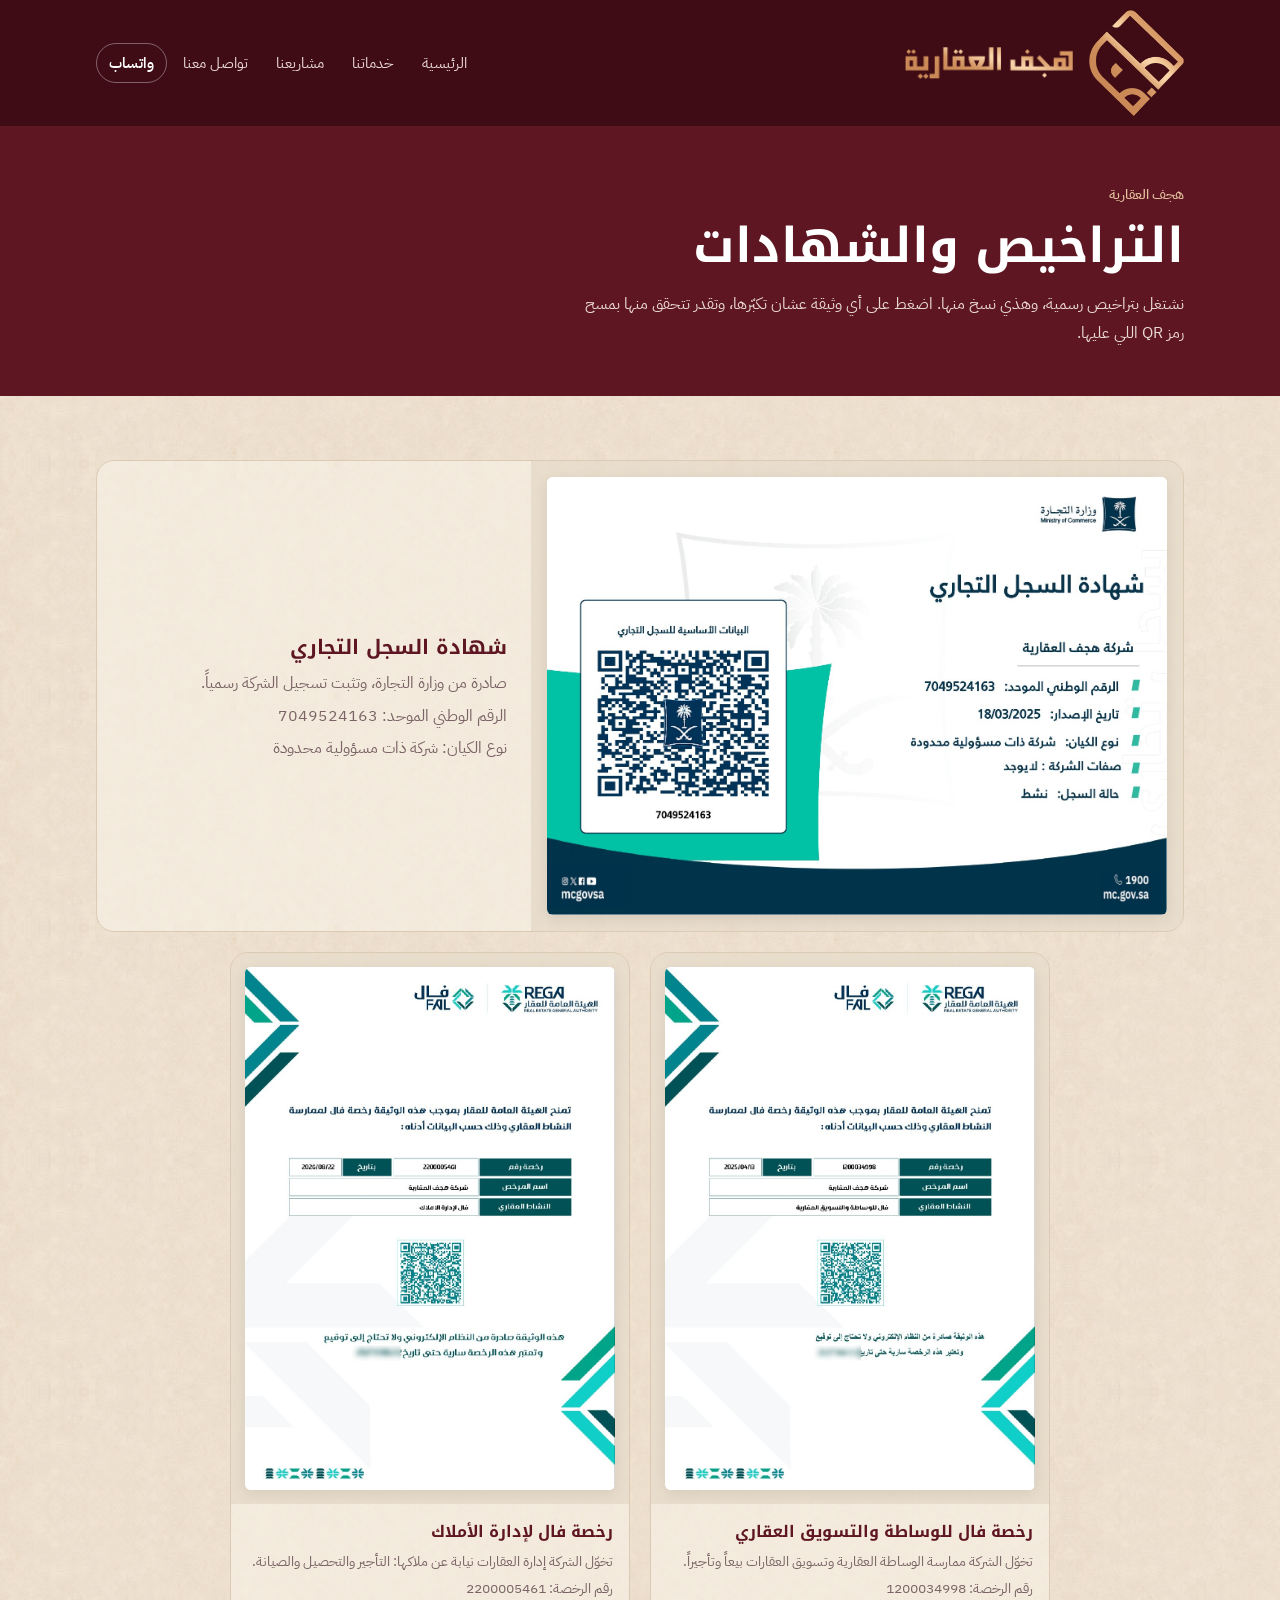
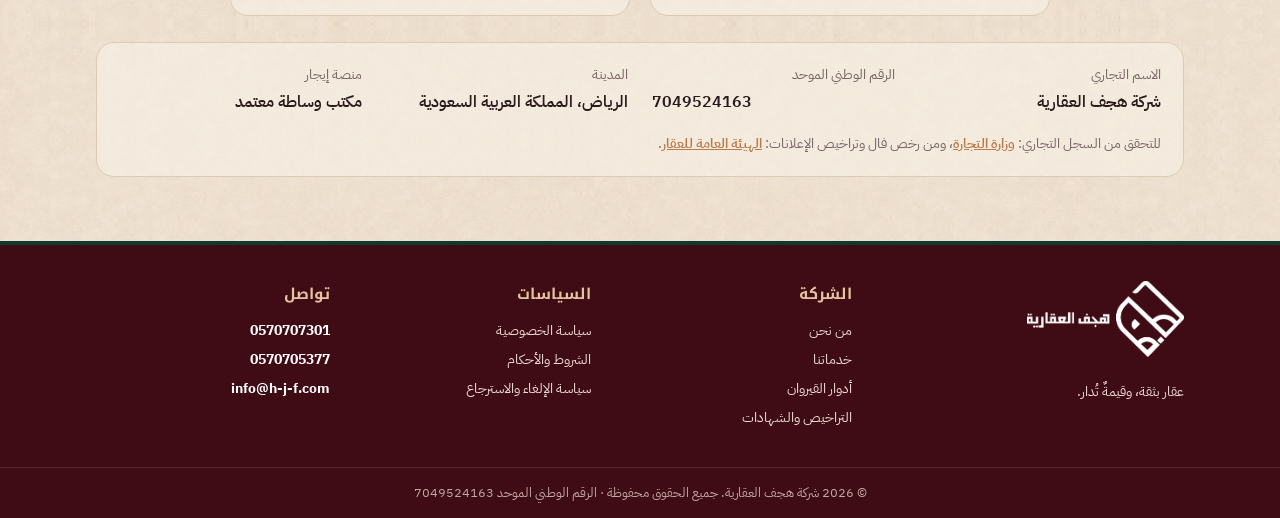
==== commit 8fb8cb64: "Restore original footer logo (without شركة); shared identical footer on all pages; cache-bust CSS/JS" ====
--- a/licenses.html
+++ b/licenses.html
@@ -8,7 +8,7 @@
 <link rel="canonical" href="https://h-j-f.com/licenses.html">
 <link rel="icon" href="img/logo-copper.png">
 <link rel="stylesheet" href="https://fonts.googleapis.com/css2?family=IBM+Plex+Sans+Arabic:wght@400;500;600&family=Noto+Kufi+Arabic:wght@500;700;800&display=swap">
-<link rel="stylesheet" href="style.css">
+<link rel="stylesheet" href="style.css?v=4">
 </head>
 <body>
 <header class="top solid" id="top"><div class="wrap">
@@ -57,11 +57,43 @@
 </div></section>
 </main>
 
+<!-- SHARED FOOTER: edit partials/footer.html then run tools/sync_footer.py -->
 <footer>
-  <div class="copy">© <span id="yr">2026</span> شركة هجف العقارية · الرقم الوطني الموحد <span class="ltr">7049524163</span> · <a href="privacy.html">سياسة الخصوصية</a> · <a href="terms.html">الشروط والأحكام</a> · <a href="refund.html">سياسة الإلغاء والاسترجاع</a></div>
+  <div class="wrap">
+    <div>
+      <img class="logo" src="img/logo-white-hjf.png" alt="هجف العقارية">
+      <p style="margin-top:12px">عقار بثقة، وقيمةٌ تُدار.</p>
+    </div>
+    <div>
+      <h4>الشركة</h4>
+      <ul>
+        <li><a href="./#about">من نحن</a></li>
+        <li><a href="./#services">خدماتنا</a></li>
+        <li><a href="https://qairawan.h-j-f.com/">أدوار القيروان</a></li>
+        <li><a href="licenses.html">التراخيص والشهادات</a></li>
+      </ul>
+    </div>
+    <div>
+      <h4>السياسات</h4>
+      <ul>
+        <li><a href="privacy.html">سياسة الخصوصية</a></li>
+        <li><a href="terms.html">الشروط والأحكام</a></li>
+        <li><a href="refund.html">سياسة الإلغاء والاسترجاع</a></li>
+      </ul>
+    </div>
+    <div>
+      <h4>تواصل</h4>
+      <ul>
+        <li><a href="https://wa.me/966570707301"><b>0570707301</b></a></li>
+        <li><a href="tel:+966570705377"><b>0570705377</b></a></li>
+        <li><a href="mailto:info@h-j-f.com"><b>info@h-j-f.com</b></a></li>
+      </ul>
+    </div>
+  </div>
+  <div class="copy">© <span id="yr">2026</span> شركة هجف العقارية. جميع الحقوق محفوظة · الرقم الوطني الموحد <span class="ltr">7049524163</span></div>
 </footer>
 
 <div class="lb" id="lb" hidden role="dialog" aria-modal="true" aria-label="عرض الوثيقة"><button id="lbx" aria-label="إغلاق">×</button><img id="lbimg" alt=""></div>
-<script src="site.js"></script>
+<script src="site.js?v=4"></script>
 </body>
 </html>
--- a/style.css
+++ b/style.css
@@ -335,3 +335,9 @@
 .flogo img:first-child{height:70px;width:auto}
 .flogo img:last-child{height:26px;width:auto}
 @media (max-width:760px){.brand .mk{height:66px}.brand .wm{height:24px}}
+/* footer logo back to original proportions; header mark +15% */
+.flogo{gap:10px}
+.flogo img:first-child{height:74px}
+.flogo img:last-child{height:19px}
+.brand .mk{height:106px}
+@media (max-width:760px){.brand .mk{height:76px}}
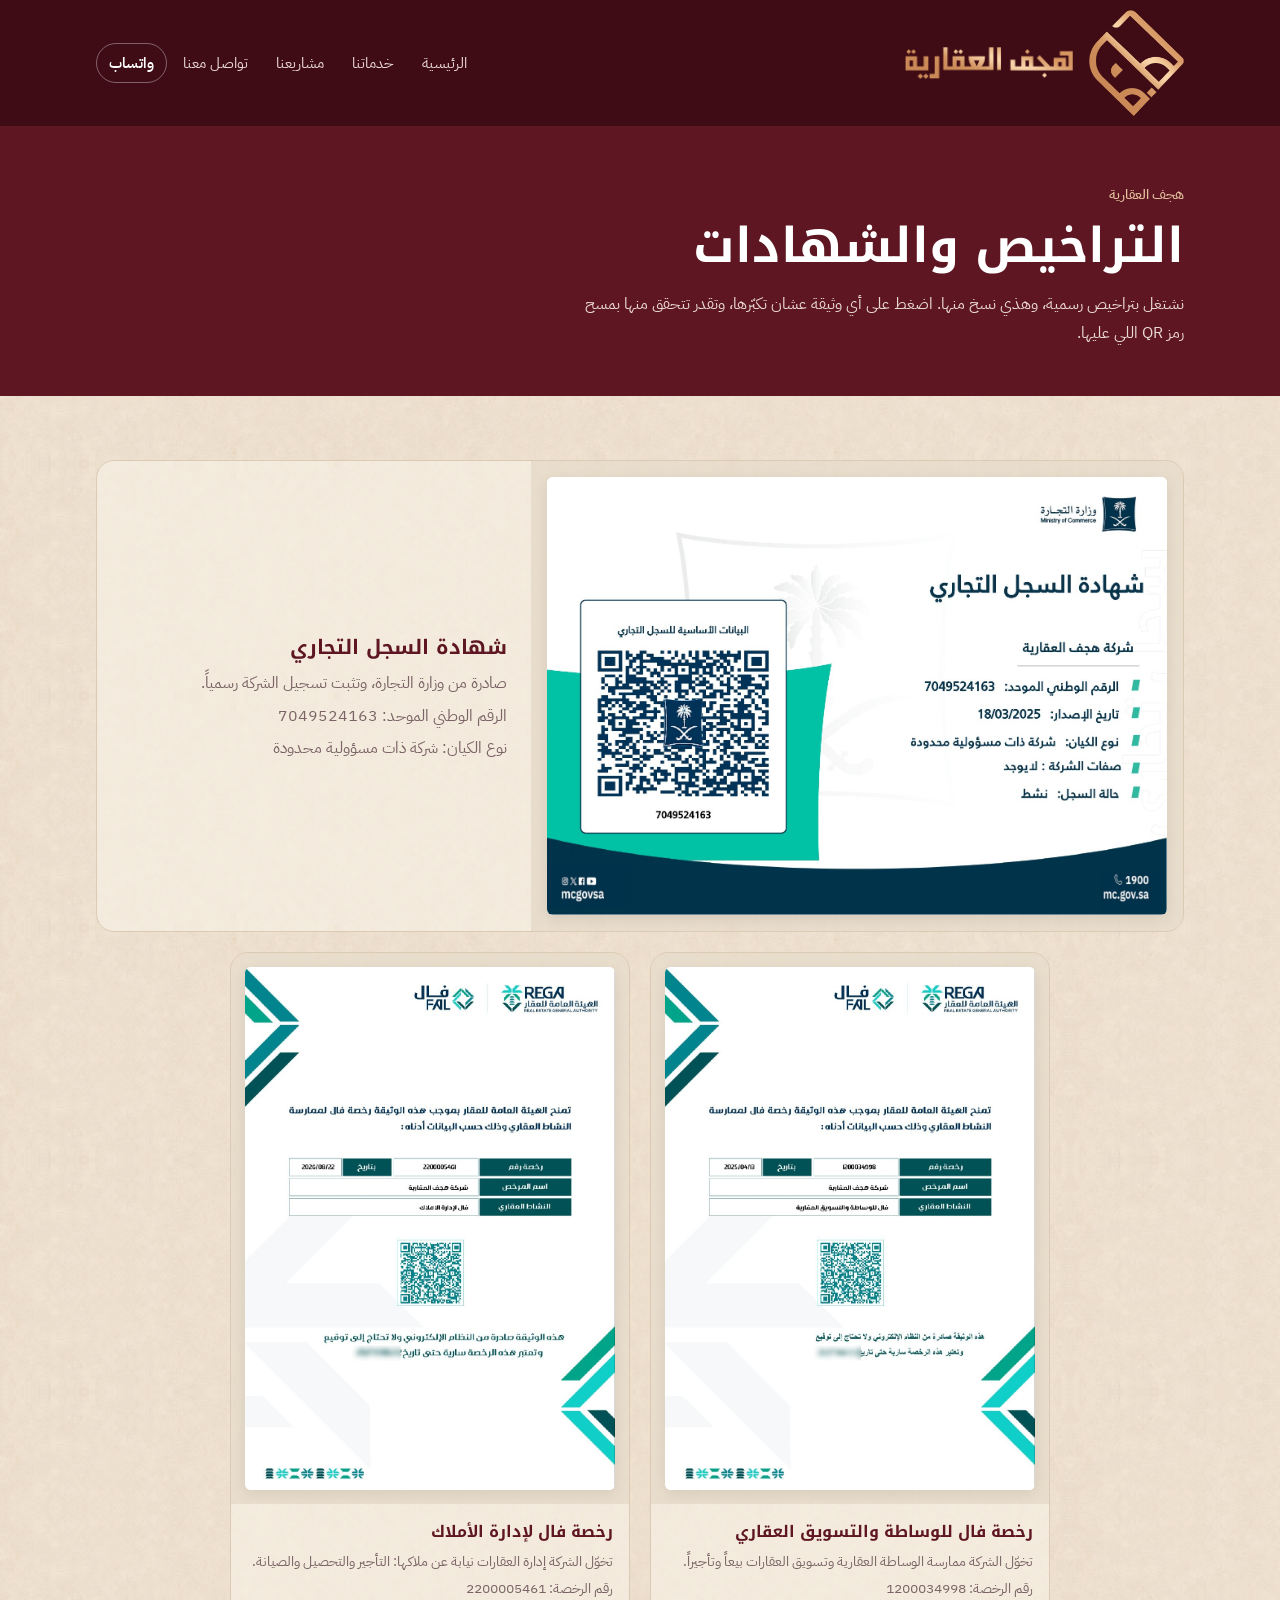
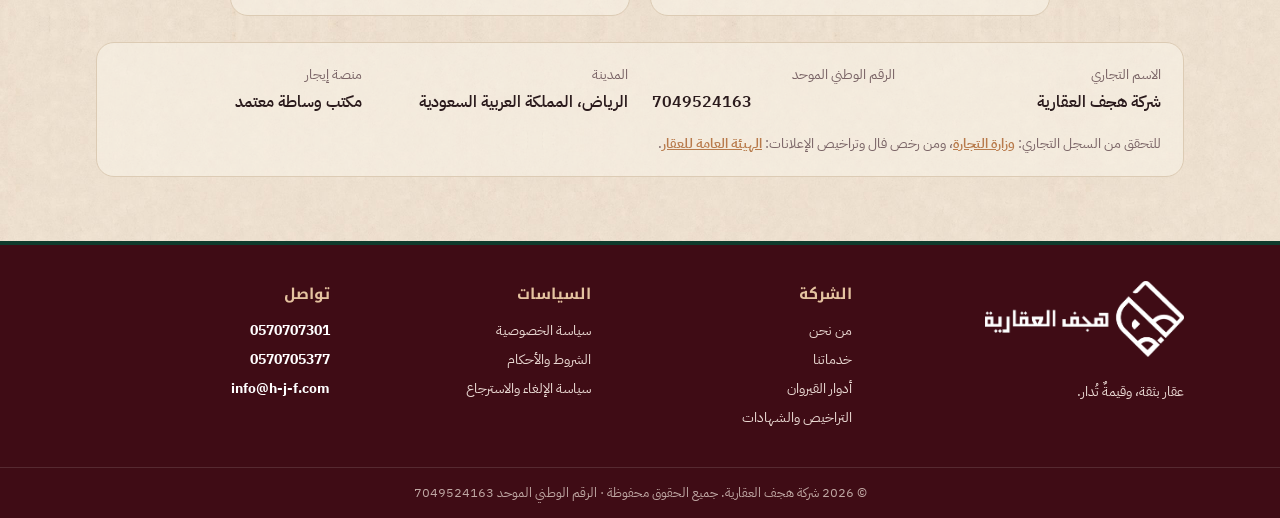
==== commit 3a5e140e: "Footer logo: larger wordmark proportional to mark Co-Authored-By: Claude Opus 5.5 <noreply@anthropic" ====
--- a/licenses.html
+++ b/licenses.html
@@ -61,7 +61,7 @@
 <footer>
   <div class="wrap">
     <div>
-      <img class="logo" src="img/logo-white-hjf.png" alt="هجف العقارية">
+      <img class="logo" src="img/logo-white-hjf.png?v=2" alt="هجف العقارية">
       <p style="margin-top:12px">عقار بثقة، وقيمةٌ تُدار.</p>
     </div>
     <div>
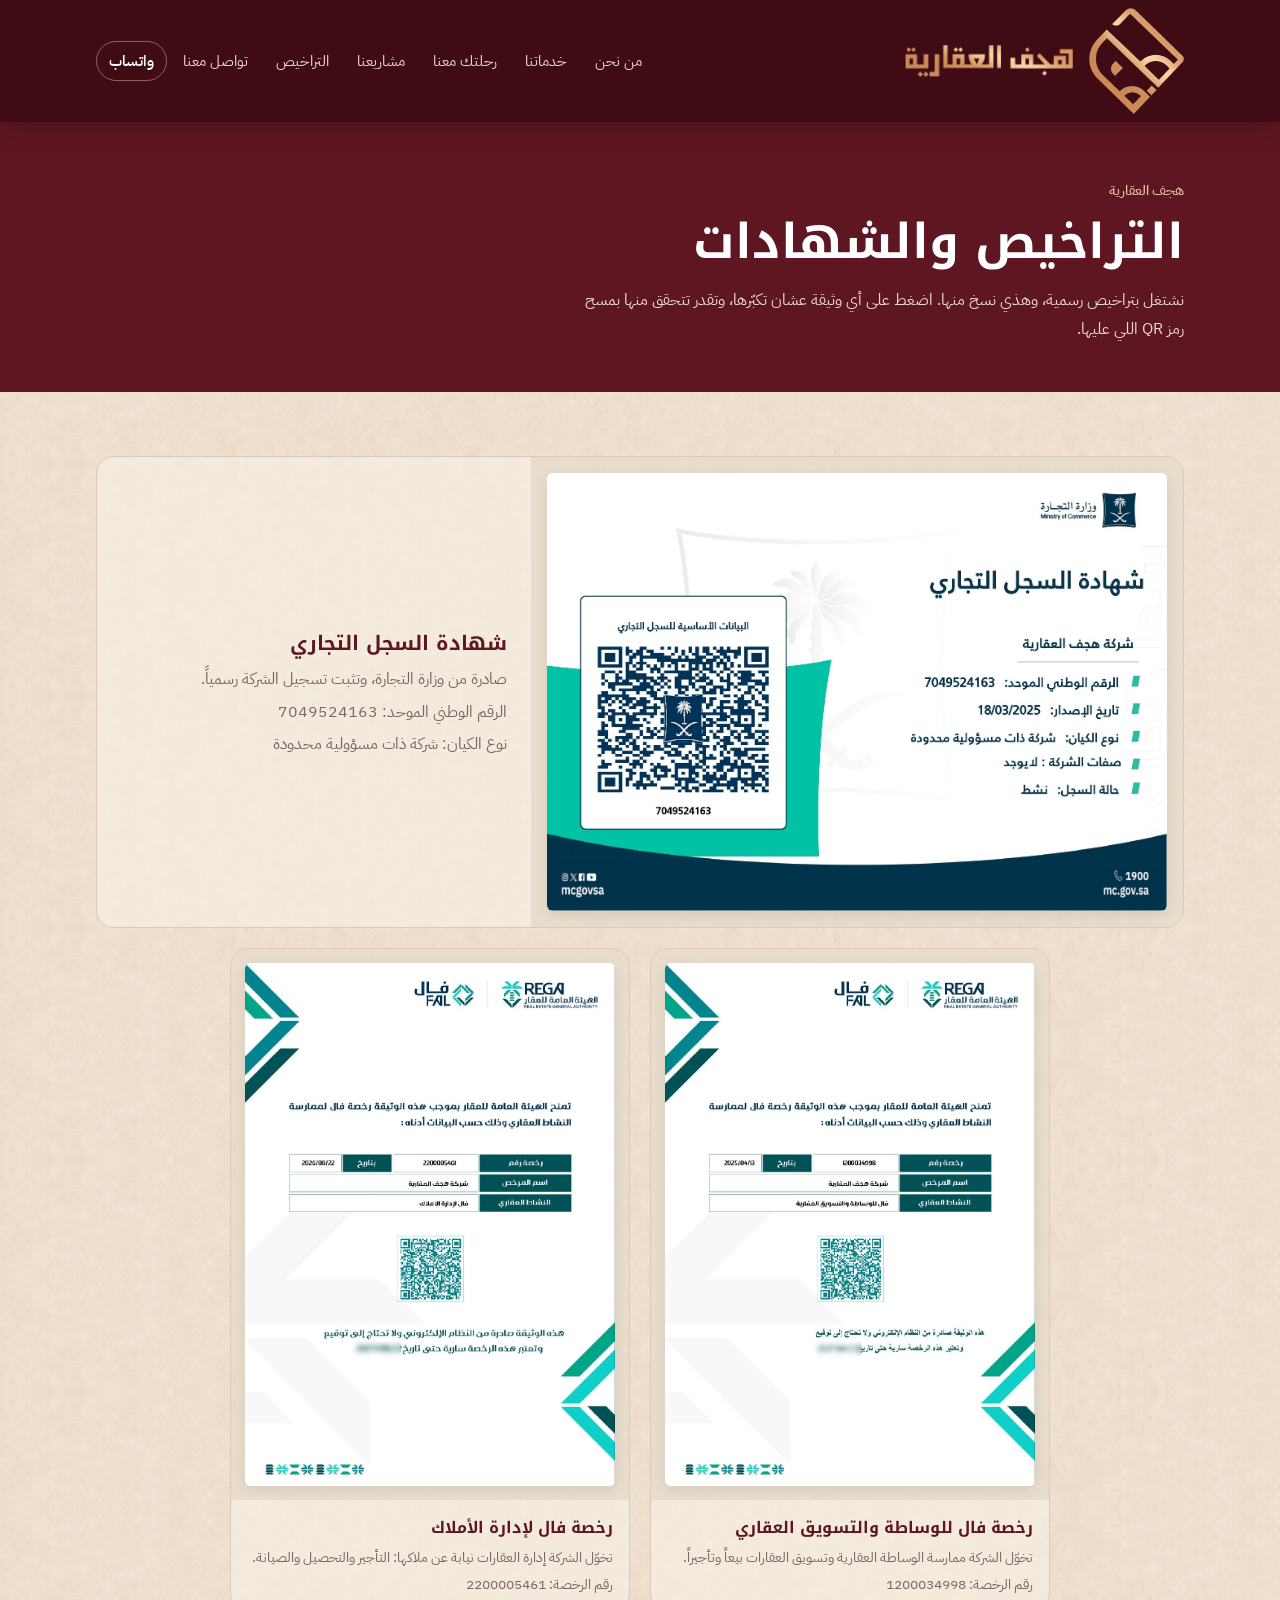
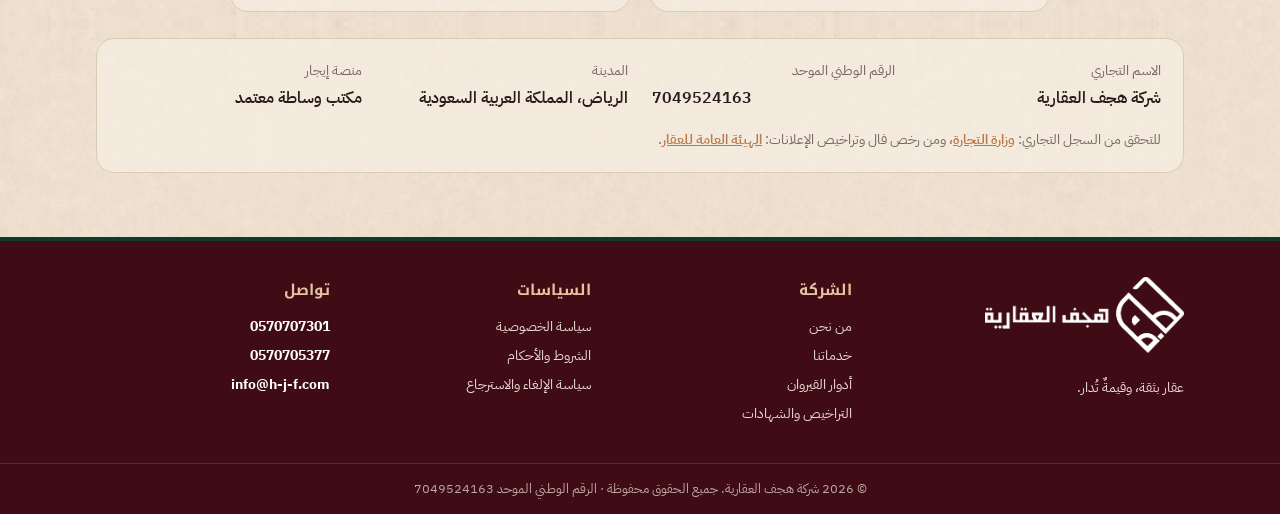
==== commit 1e467849: "Shared fixed header on every page Co-Authored-By: Claude Opus 5.5 <noreply@anthropic.com> Claude-Ses" ====
--- a/licenses.html
+++ b/licenses.html
@@ -8,16 +8,19 @@
 <link rel="canonical" href="https://h-j-f.com/licenses.html">
 <link rel="icon" href="img/logo-copper.png">
 <link rel="stylesheet" href="https://fonts.googleapis.com/css2?family=IBM+Plex+Sans+Arabic:wght@400;500;600&family=Noto+Kufi+Arabic:wght@500;700;800&display=swap">
-<link rel="stylesheet" href="style.css?v=4">
+<link rel="stylesheet" href="style.css?v=5">
 </head>
 <body>
+<!-- SHARED HEADER: edit partials/header.html then run tools/sync_footer.py -->
 <header class="top solid" id="top"><div class="wrap">
-  <a class="brand" href="./" aria-label="هجف العقارية - الرئيسية"><img class="mk" src="img/mark-metal.png" alt=""><img class="wm" src="img/wordmark-metal.png" alt="هجف العقارية"></a>
+  <a class="brand" href="https://h-j-f.com/" aria-label="هجف العقارية - الرئيسية"><img class="mk" src="img/mark-metal.png" alt=""><img class="wm" src="img/wordmark-metal.png" alt="هجف العقارية"></a>
   <button class="burger" id="burger" aria-label="القائمة" aria-expanded="false" aria-controls="menu">☰</button>
   <nav class="menu" id="menu" aria-label="القائمة الرئيسية">
-    <a href="./">الرئيسية</a>
+    <a href="./#about">من نحن</a>
     <a href="./#services">خدماتنا</a>
-    <a href="./#projects">مشاريعنا</a>
+    <a href="./#journey">رحلتك معنا</a>
+    <a href="https://qairawan.h-j-f.com/">مشاريعنا</a>
+    <a href="licenses.html">التراخيص</a>
     <a href="./#contact">تواصل معنا</a>
     <a class="call" href="https://wa.me/966570707301" target="_blank" rel="noopener">واتساب</a>
   </nav>
@@ -94,6 +97,6 @@
 </footer>
 
 <div class="lb" id="lb" hidden role="dialog" aria-modal="true" aria-label="عرض الوثيقة"><button id="lbx" aria-label="إغلاق">×</button><img id="lbimg" alt=""></div>
-<script src="site.js?v=4"></script>
+<script src="site.js?v=5"></script>
 </body>
 </html>
--- a/style.css
+++ b/style.css
@@ -341,3 +341,10 @@
 .flogo img:last-child{height:19px}
 .brand .mk{height:106px}
 @media (max-width:760px){.brand .mk{height:76px}}
+/* fixed, always-solid header on every page */
+.top,.home .top{position:sticky;top:0;z-index:40;background:var(--burgundy-deep);box-shadow:0 6px 24px rgba(0,0,0,.18)}
+.home .top{position:fixed;inset:0 0 auto}
+.home .hero2 .wrap{padding-top:170px}
+.top .wrap{padding-block:8px}
+@media (max-width:760px){.home .hero2 .wrap{padding-top:130px}}
+html{scroll-padding-top:130px}
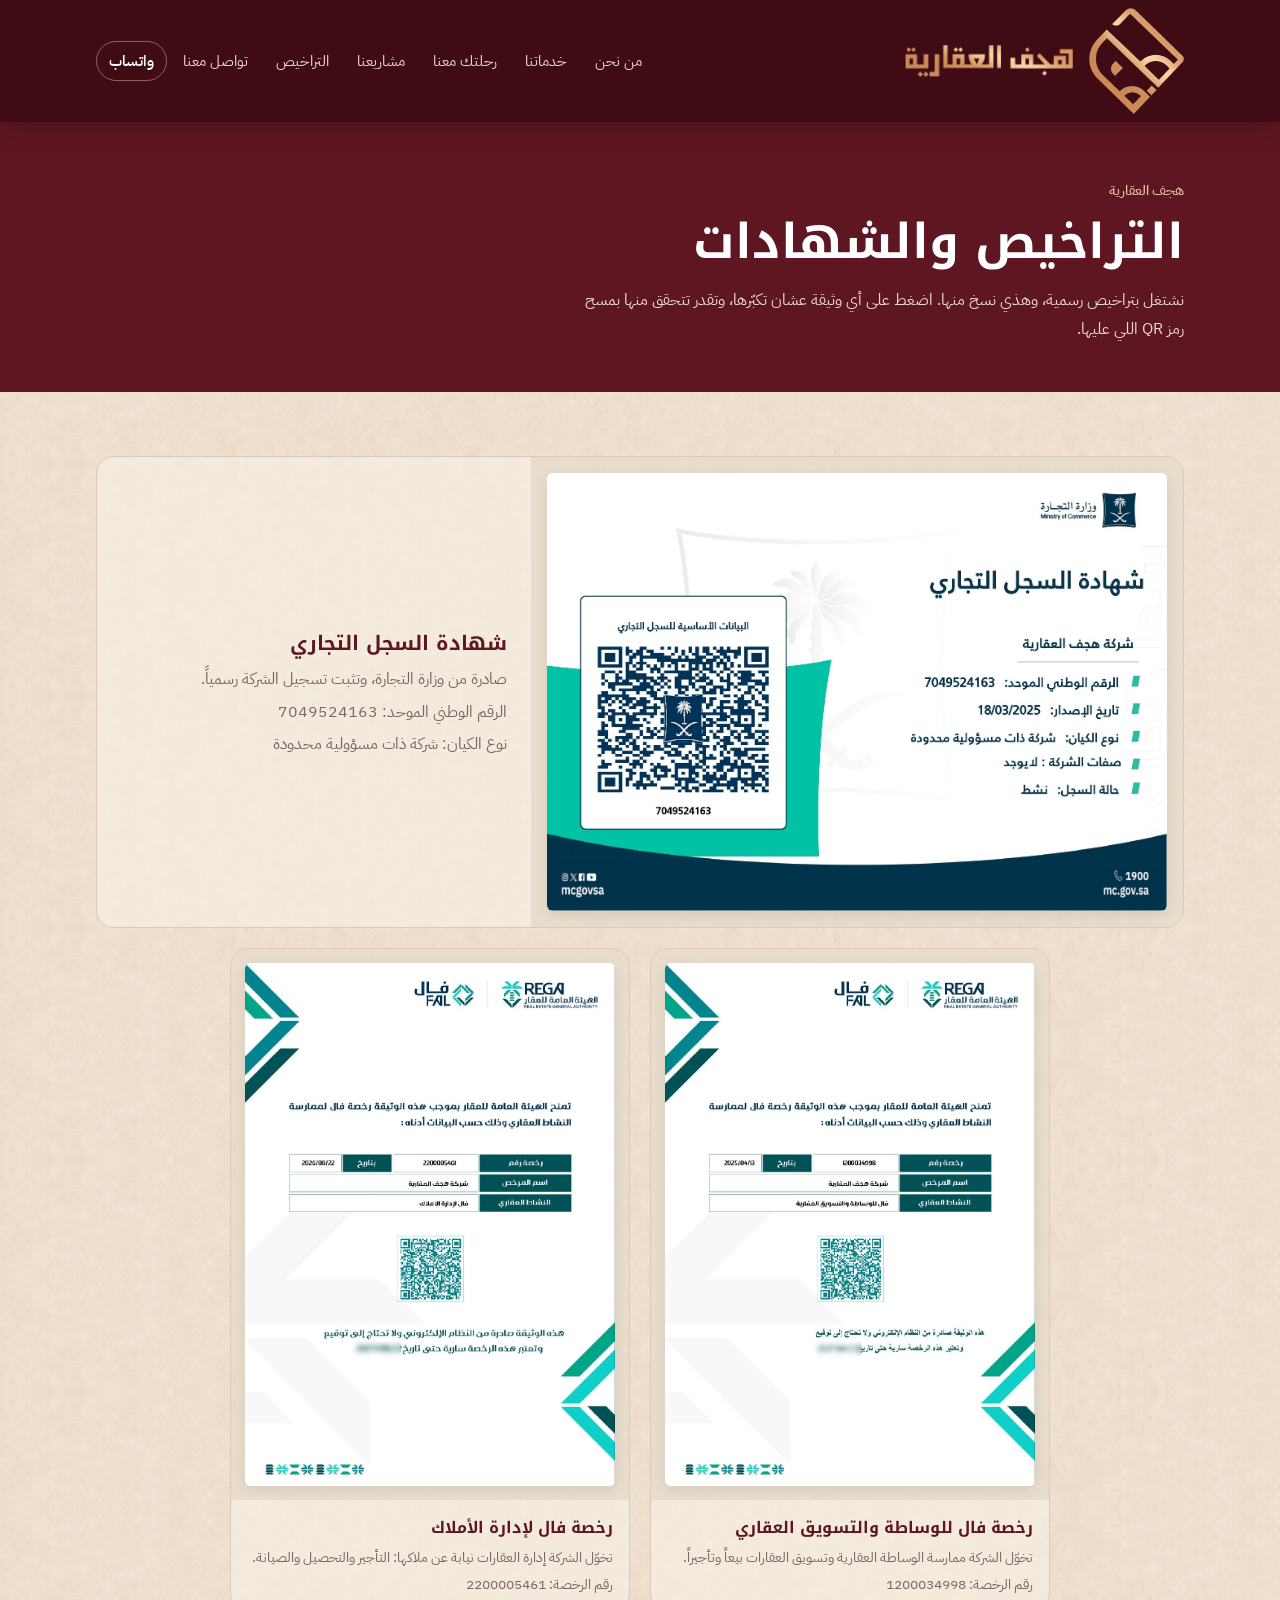
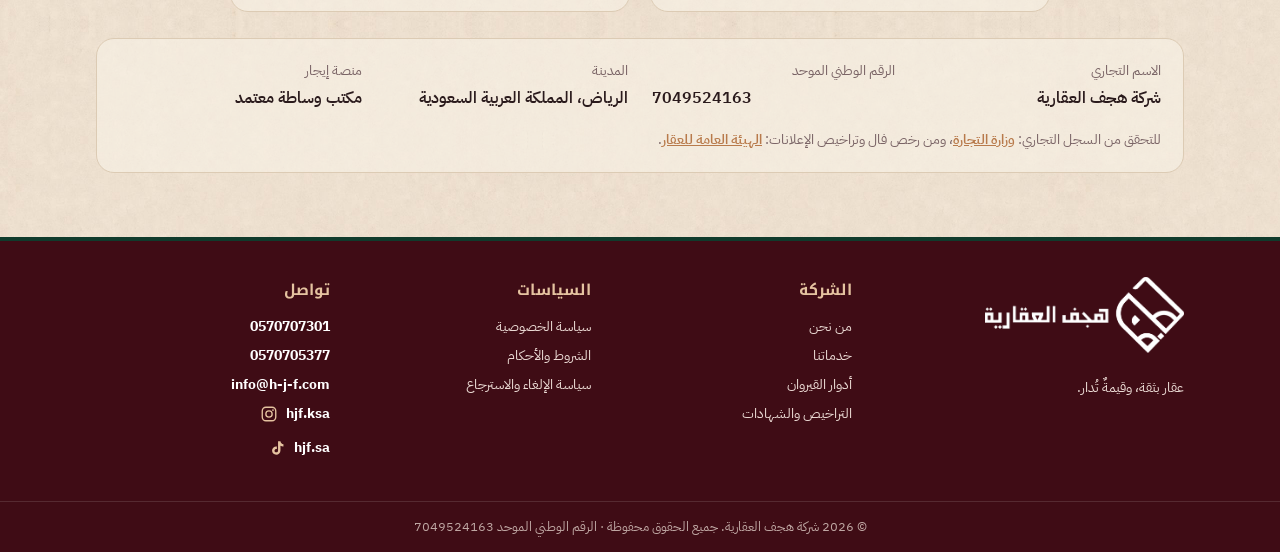
==== commit 120f3f33: "About: 3D wireframe block-assembly motion; footer Instagram/TikTok links Co-Authored-By: Claude Opus" ====
--- a/licenses.html
+++ b/licenses.html
@@ -8,7 +8,7 @@
 <link rel="canonical" href="https://h-j-f.com/licenses.html">
 <link rel="icon" href="img/logo-copper.png">
 <link rel="stylesheet" href="https://fonts.googleapis.com/css2?family=IBM+Plex+Sans+Arabic:wght@400;500;600&family=Noto+Kufi+Arabic:wght@500;700;800&display=swap">
-<link rel="stylesheet" href="style.css?v=5">
+<link rel="stylesheet" href="style.css?v=7">
 </head>
 <body>
 <!-- SHARED HEADER: edit partials/header.html then run tools/sync_footer.py -->
@@ -90,6 +90,8 @@
         <li><a href="https://wa.me/966570707301"><b>0570707301</b></a></li>
         <li><a href="tel:+966570705377"><b>0570705377</b></a></li>
         <li><a href="mailto:info@h-j-f.com"><b>info@h-j-f.com</b></a></li>
+        <li class="soc"><a href="https://www.instagram.com/hjf.ksa/" target="_blank" rel="noopener" aria-label="إنستغرام هجف العقارية"><svg viewBox="0 0 24 24" aria-hidden="true"><rect x="3" y="3" width="18" height="18" rx="5" fill="none" stroke="currentColor" stroke-width="1.8"/><circle cx="12" cy="12" r="4.2" fill="none" stroke="currentColor" stroke-width="1.8"/><circle cx="17.3" cy="6.7" r="1.2" fill="currentColor"/></svg><b>hjf.ksa</b></a></li>
+        <li class="soc"><a href="https://www.tiktok.com/@hjf.sa" target="_blank" rel="noopener" aria-label="تيك توك هجف العقارية"><svg viewBox="0 0 24 24" aria-hidden="true"><path fill="currentColor" d="M16.6 3c.4 2.2 1.8 3.7 4 3.9v3.2c-1.5.1-2.8-.3-4-1.1v6.3c0 3.4-2.6 5.7-5.6 5.7-3.2 0-5.6-2.5-5.6-5.6 0-3.4 3-5.9 6.4-5.4v3.3c-1.4-.4-3.1.6-3.1 2.2 0 1.3 1 2.3 2.3 2.3 1.4 0 2.4-1 2.4-2.6V3h3.2z"/></svg><b>hjf.sa</b></a></li>
       </ul>
     </div>
   </div>
@@ -97,6 +99,6 @@
 </footer>
 
 <div class="lb" id="lb" hidden role="dialog" aria-modal="true" aria-label="عرض الوثيقة"><button id="lbx" aria-label="إغلاق">×</button><img id="lbimg" alt=""></div>
-<script src="site.js?v=5"></script>
+<script src="site.js?v=7"></script>
 </body>
 </html>
--- a/style.css
+++ b/style.css
@@ -348,3 +348,35 @@
 .top .wrap{padding-block:8px}
 @media (max-width:760px){.home .hero2 .wrap{padding-top:130px}}
 html{scroll-padding-top:130px}
+
+/* ===== About: motion graphic (how we work) ===== */
+.amotion{background:var(--burgundy-deep);border-radius:4px}
+.amotion svg{position:relative;display:block;width:100%;height:100%;border-radius:4px}
+.amotion .d{stroke-dasharray:900;stroke-dashoffset:900;animation:draw 12s ease-in-out infinite}
+.amotion .d1{animation-name:draw1}.amotion .d2{animation-name:draw2}.amotion .d3{animation-name:draw3}.amotion .d4{animation-name:draw4}
+@keyframes draw1{0%{stroke-dashoffset:900}12%,92%{stroke-dashoffset:0}100%{stroke-dashoffset:900}}
+@keyframes draw2{0%,18%{stroke-dashoffset:900}38%,92%{stroke-dashoffset:0}100%{stroke-dashoffset:900}}
+@keyframes draw3{0%,30%{stroke-dashoffset:900}55%,92%{stroke-dashoffset:0}100%{stroke-dashoffset:900}}
+@keyframes draw4{0%,45%{stroke-dashoffset:900}68%,92%{stroke-dashoffset:0}100%{stroke-dashoffset:900}}
+.amotion .crane{transform-origin:330px 366px;animation:crane 12s ease-in-out infinite}
+@keyframes crane{0%,10%{opacity:0;transform:translateY(20px)}20%,70%{opacity:1;transform:none}80%,100%{opacity:0}}
+.amotion .mk{opacity:0;transform-origin:200px 79px;animation:mk 12s ease-in-out infinite}
+@keyframes mk{0%,72%{opacity:0;transform:scale(.6)}80%,92%{opacity:1;transform:scale(1)}100%{opacity:0}}
+.amotion .c{opacity:0;animation:cap 12s infinite}
+.amotion .c2{animation-delay:3s}.amotion .c3{animation-delay:6s}.amotion .c4{animation-delay:9s}
+@keyframes cap{0%{opacity:0;transform:translateY(8px)}4%,22%{opacity:1;transform:none}26%,100%{opacity:0}}
+.amotion .p{opacity:.25;animation:dot 12s infinite}
+.amotion .p2{animation-delay:3s}.amotion .p3{animation-delay:6s}.amotion .p4{animation-delay:9s}
+@keyframes dot{0%{opacity:.25}2%,23%{opacity:1}25%,100%{opacity:.25}}
+@media (prefers-reduced-motion:reduce){
+  .amotion .d{animation:none;stroke-dashoffset:0}.amotion .crane{animation:none}
+  .amotion .mk{animation:none;opacity:1;transform:none}
+  .amotion .c{animation:none}.amotion .c4{opacity:1}.amotion .p{animation:none}.amotion .p4{opacity:1}
+}
+@media (max-width:900px){.aimg.amotion{aspect-ratio:4/5;max-width:340px;margin-inline:auto 22px}}
+/* footer social */
+footer li.soc a{display:inline-flex;align-items:center;gap:8px;direction:ltr}
+footer li.soc svg{width:18px;height:18px;color:var(--copper-soft);flex:none}
+footer li.soc a:hover svg{color:#fff}
+/* about motion canvas */
+.aimg.amotion canvas{position:relative;display:block;width:100%;height:100%;border-radius:4px}
